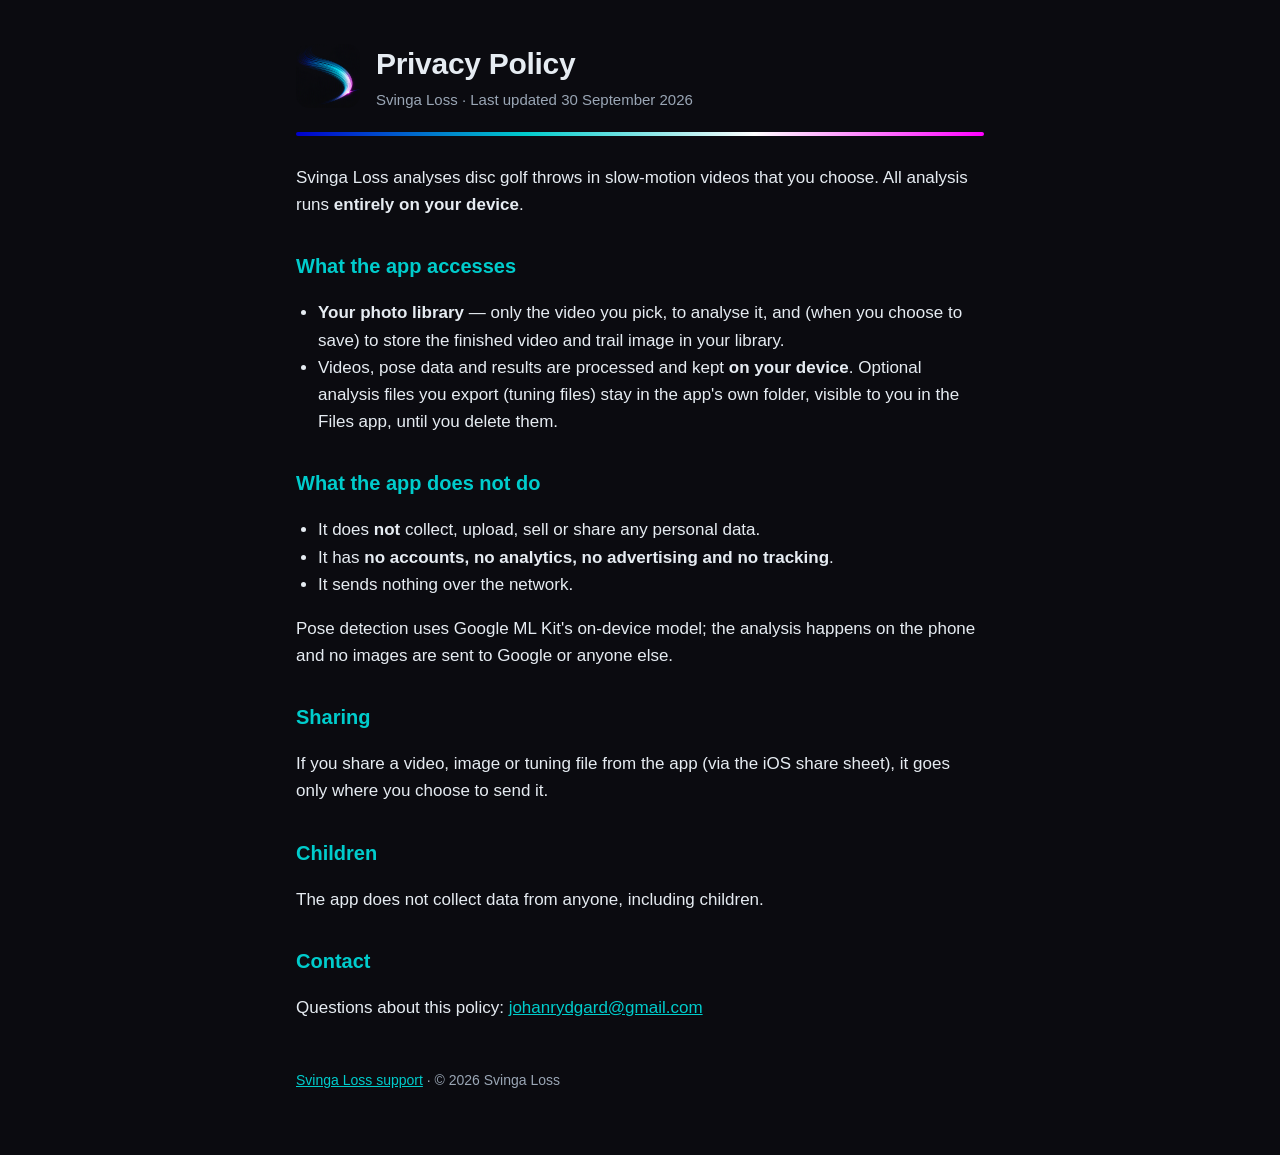
==== privacy/index.html @ aa979ec0 "Svinga Loss support and privacy pages" ====
<!doctype html>
<html lang="en">
<head>
  <meta charset="utf-8">
  <meta name="viewport" content="width=device-width, initial-scale=1">
  <title>Svinga Loss — Privacy Policy</title>
  <meta name="description" content="Privacy policy for the Svinga Loss app.">
  <link rel="icon" href="../favicon.png">
  <link rel="apple-touch-icon" href="../apple-touch-icon.png">
  <link rel="stylesheet" href="../style.css">
</head>
<body>
<main>
  <header>
    <img src="../icon.png" alt="Svinga Loss app icon">
    <div>
      <h1>Privacy Policy</h1>
      <div class="muted">Svinga Loss · Last updated 30 September 2026</div>
    </div>
  </header>
  <div class="bar"></div>

  <p>Svinga Loss analyses disc golf throws in slow-motion videos that you
  choose. All analysis runs <b>entirely on your device</b>.</p>

  <h2>What the app accesses</h2>
  <ul>
    <li><b>Your photo library</b> — only the video you pick, to analyse it, and
      (when you choose to save) to store the finished video and trail image in
      your library.</li>
    <li>Videos, pose data and results are processed and kept <b>on your
      device</b>. Optional analysis files you export (tuning files) stay in the
      app's own folder, visible to you in the Files app, until you delete
      them.</li>
  </ul>

  <h2>What the app does not do</h2>
  <ul>
    <li>It does <b>not</b> collect, upload, sell or share any personal data.</li>
    <li>It has <b>no accounts, no analytics, no advertising and no tracking</b>.</li>
    <li>It sends nothing over the network.</li>
  </ul>
  <p>Pose detection uses Google ML Kit's on-device model; the analysis happens
  on the phone and no images are sent to Google or anyone else.</p>

  <h2>Sharing</h2>
  <p>If you share a video, image or tuning file from the app (via the iOS share
  sheet), it goes only where you choose to send it.</p>

  <h2>Children</h2>
  <p>The app does not collect data from anyone, including children.</p>

  <h2>Contact</h2>
  <p>Questions about this policy:
  <a href="mailto:johanrydgard@gmail.com">johanrydgard@gmail.com</a></p>

  <footer><a href="../">Svinga Loss support</a> · © 2026 Svinga Loss</footer>
</main>
</body>
</html>
---- style.css ----
:root {
  --bg: #0b0b10; --surface: #151823; --text: #e6ecf2; --muted: #9aa6b5;
  --cyan: #00cccc; --blue: #0066cc; --magenta: #ff00ff; --pink: #ff80ff;
}
* { box-sizing: border-box; }
html, body { margin: 0; background: var(--bg); color: var(--text); }
body {
  font-family: -apple-system, BlinkMacSystemFont, "Segoe UI", Roboto, Helvetica, Arial, sans-serif;
  line-height: 1.6; font-size: 17px;
}
main { max-width: 720px; margin: 0 auto; padding: 40px 16px 64px; }
header { display: flex; align-items: center; gap: 16px; margin-bottom: 8px; }
header img { width: 64px; height: 64px; border-radius: 14px; }
h1 { font-size: 30px; margin: 0; letter-spacing: -0.01em; }
h2 { font-size: 20px; margin: 32px 0 8px; color: var(--cyan); }
p, li { color: var(--text); }
.muted { color: var(--muted); font-size: 15px; }
a { color: var(--cyan); }
a:hover { color: var(--pink); }
.bar { height: 4px; border-radius: 2px; margin: 20px 0 28px;
  background: linear-gradient(90deg, #0000cc, var(--blue), var(--cyan), #80e6e6, #ffffff, var(--pink), var(--magenta)); }
.card { background: var(--surface); border-radius: 14px; padding: 16px 20px; margin: 16px 0; }
ul { padding-left: 22px; }
footer { margin-top: 48px; color: var(--muted); font-size: 14px; }
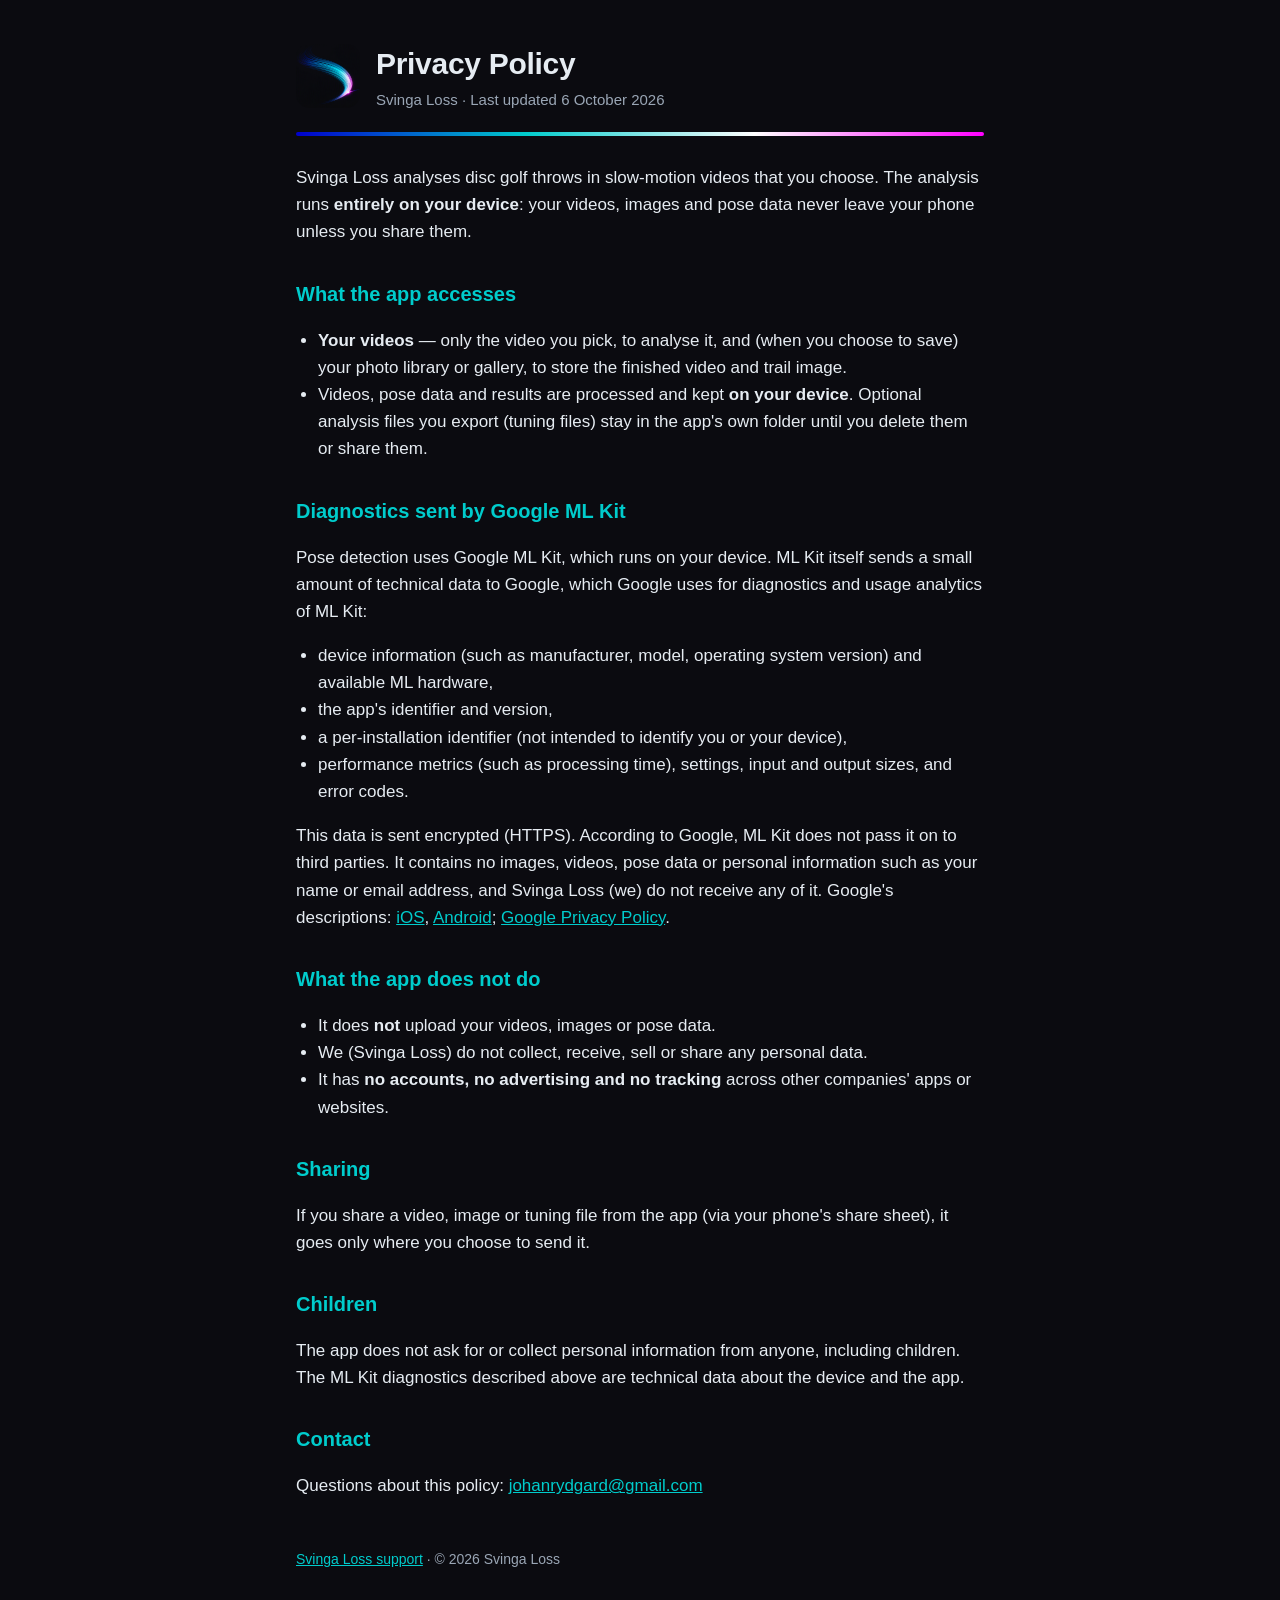
==== commit de0d85ea: "Privacy policy: disclose Google ML Kit diagnostics Co-Authored-By: Claude Opus 5.5 <noreply@anthropi" ====
--- a/privacy/index.html
+++ b/privacy/index.html
@@ -15,40 +15,63 @@
     <img src="../icon.png" alt="Svinga Loss app icon">
     <div>
       <h1>Privacy Policy</h1>
-      <div class="muted">Svinga Loss · Last updated 30 September 2026</div>
+      <div class="muted">Svinga Loss · Last updated 6 October 2026</div>
     </div>
   </header>
   <div class="bar"></div>
 
   <p>Svinga Loss analyses disc golf throws in slow-motion videos that you
-  choose. All analysis runs <b>entirely on your device</b>.</p>
+  choose. The analysis runs <b>entirely on your device</b>: your videos,
+  images and pose data never leave your phone unless you share them.</p>
 
   <h2>What the app accesses</h2>
   <ul>
-    <li><b>Your photo library</b> — only the video you pick, to analyse it, and
-      (when you choose to save) to store the finished video and trail image in
-      your library.</li>
+    <li><b>Your videos</b> — only the video you pick, to analyse it, and
+      (when you choose to save) your photo library or gallery, to store the
+      finished video and trail image.</li>
     <li>Videos, pose data and results are processed and kept <b>on your
       device</b>. Optional analysis files you export (tuning files) stay in the
-      app's own folder, visible to you in the Files app, until you delete
-      them.</li>
+      app's own folder until you delete them or share them.</li>
   </ul>
+
+  <h2>Diagnostics sent by Google ML Kit</h2>
+  <p>Pose detection uses Google ML Kit, which runs on your device. ML Kit
+  itself sends a small amount of technical data to Google, which Google uses
+  for diagnostics and usage analytics of ML Kit:</p>
+  <ul>
+    <li>device information (such as manufacturer, model, operating system
+      version) and available ML hardware,</li>
+    <li>the app's identifier and version,</li>
+    <li>a per-installation identifier (not intended to identify you or your
+      device),</li>
+    <li>performance metrics (such as processing time), settings, input and
+      output sizes, and error codes.</li>
+  </ul>
+  <p>This data is sent encrypted (HTTPS). According to Google, ML Kit does not
+  pass it on to third parties. It contains no images, videos, pose data or
+  personal information such as your name or email address, and Svinga Loss
+  (we) do not receive any of it. Google's descriptions:
+  <a href="https://developers.google.com/ml-kit/ios-data-disclosure">iOS</a>,
+  <a href="https://developers.google.com/ml-kit/android-data-disclosure">Android</a>;
+  <a href="https://policies.google.com/privacy">Google Privacy Policy</a>.</p>
 
   <h2>What the app does not do</h2>
   <ul>
-    <li>It does <b>not</b> collect, upload, sell or share any personal data.</li>
-    <li>It has <b>no accounts, no analytics, no advertising and no tracking</b>.</li>
-    <li>It sends nothing over the network.</li>
+    <li>It does <b>not</b> upload your videos, images or pose data.</li>
+    <li>We (Svinga Loss) do not collect, receive, sell or share any personal
+      data.</li>
+    <li>It has <b>no accounts, no advertising and no tracking</b> across
+      other companies' apps or websites.</li>
   </ul>
-  <p>Pose detection uses Google ML Kit's on-device model; the analysis happens
-  on the phone and no images are sent to Google or anyone else.</p>
 
   <h2>Sharing</h2>
-  <p>If you share a video, image or tuning file from the app (via the iOS share
-  sheet), it goes only where you choose to send it.</p>
+  <p>If you share a video, image or tuning file from the app (via your phone's
+  share sheet), it goes only where you choose to send it.</p>
 
   <h2>Children</h2>
-  <p>The app does not collect data from anyone, including children.</p>
+  <p>The app does not ask for or collect personal information from anyone,
+  including children. The ML Kit diagnostics described above are technical
+  data about the device and the app.</p>
 
   <h2>Contact</h2>
   <p>Questions about this policy:
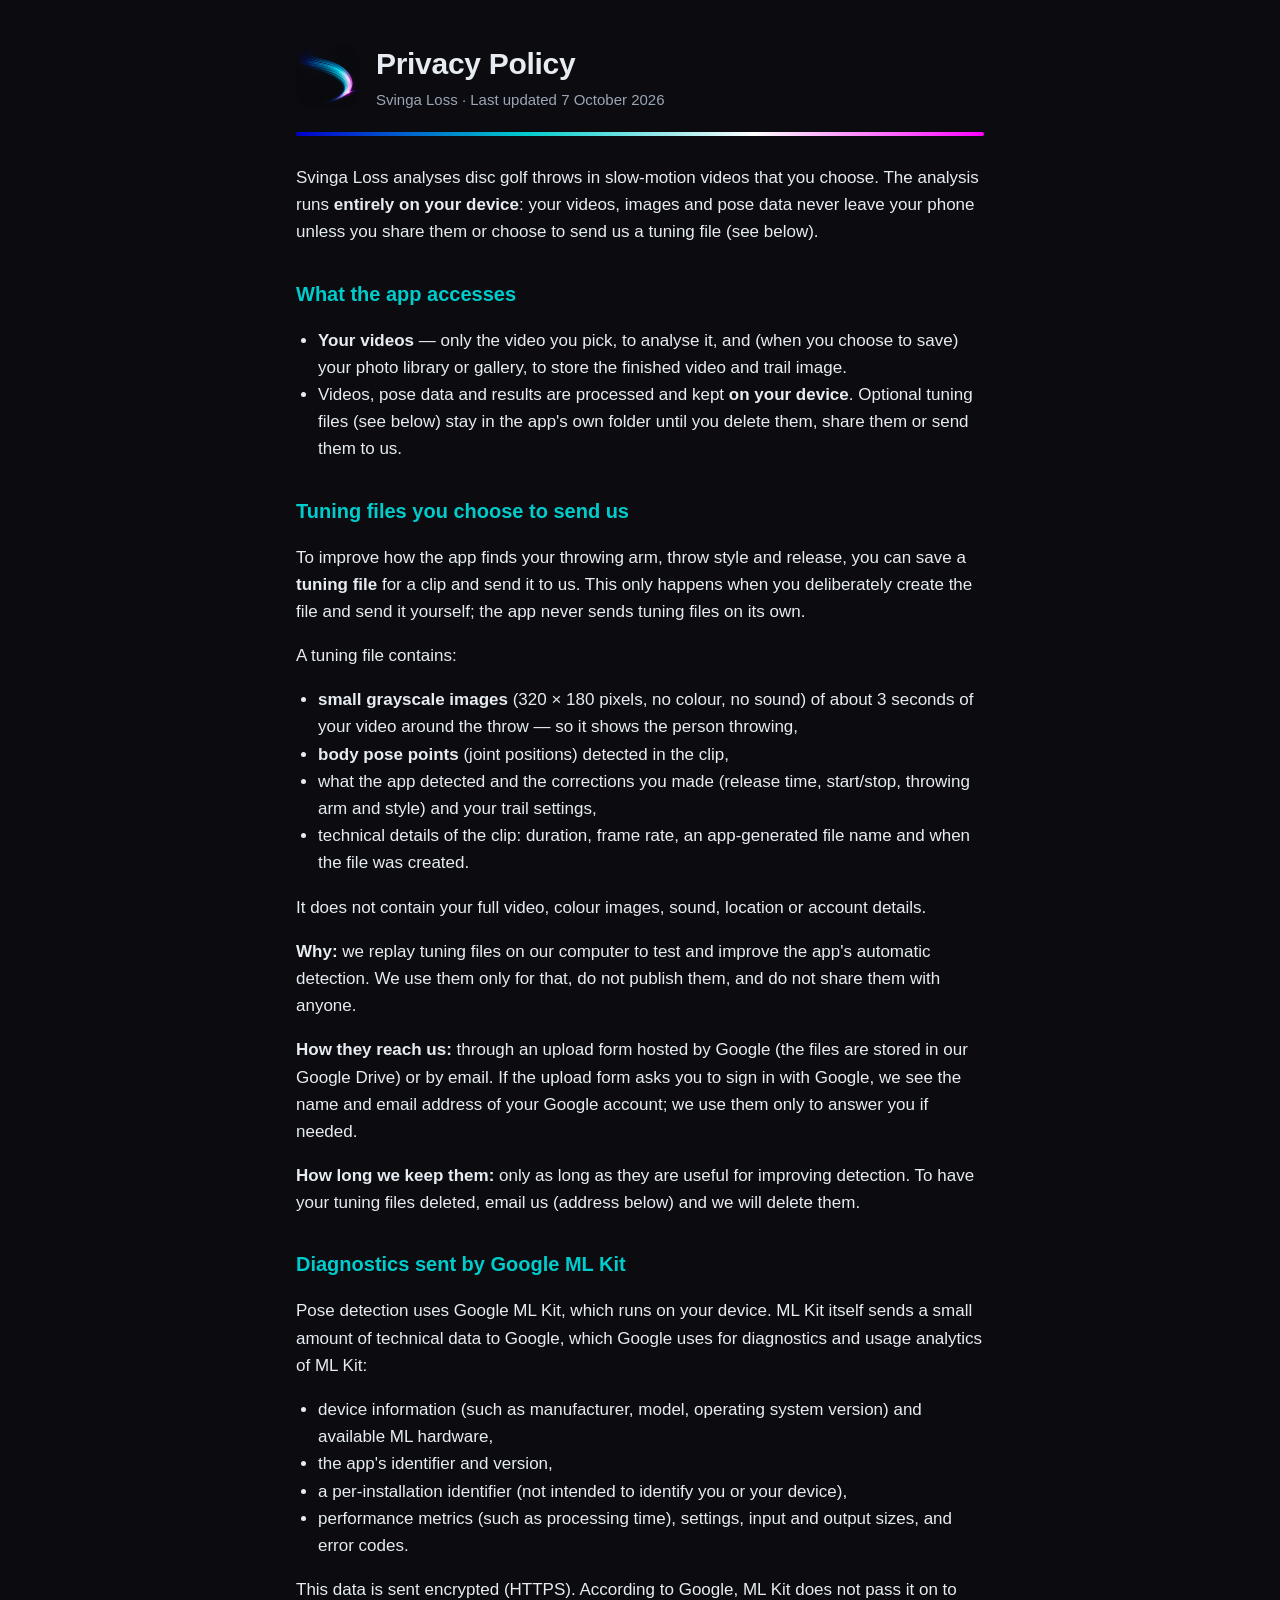
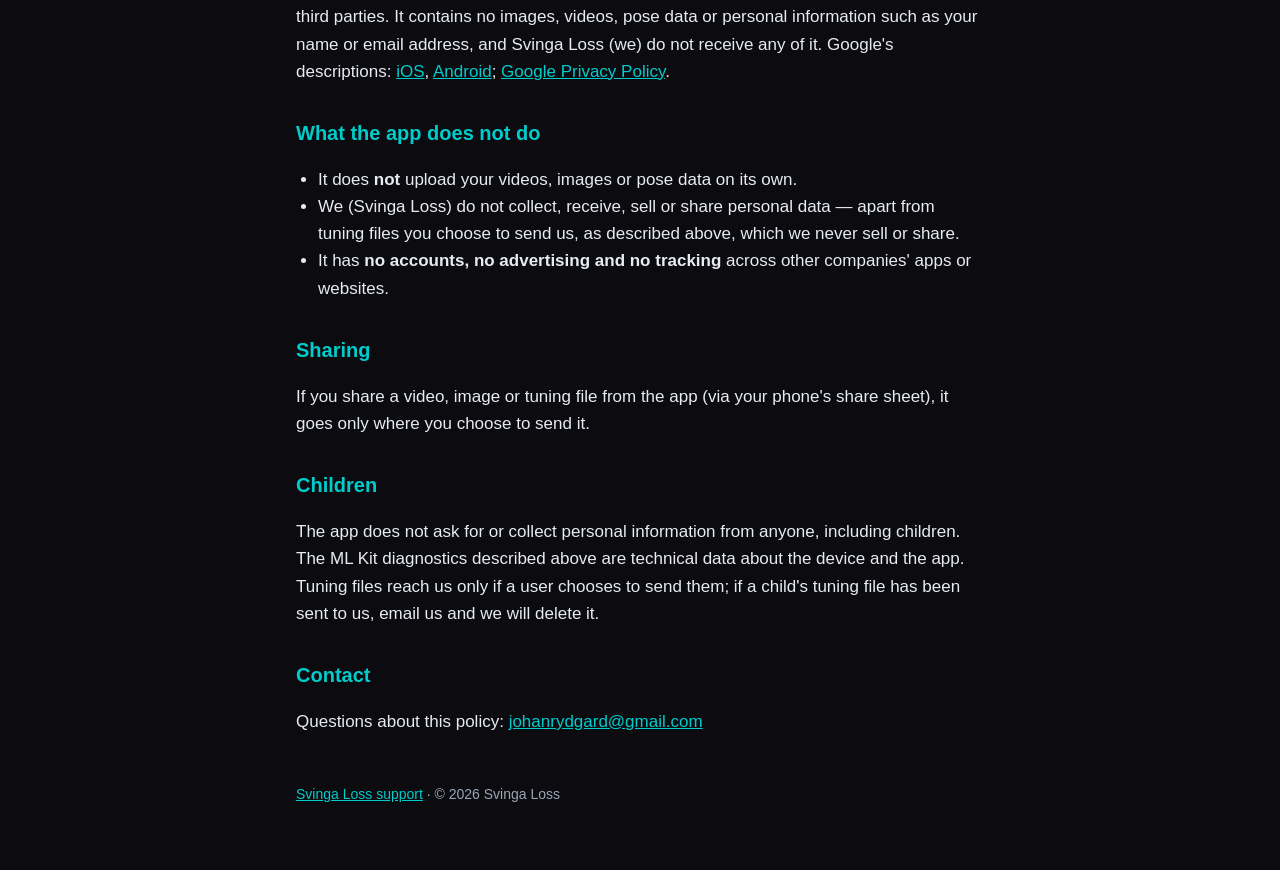
==== commit 2cad81b5: "Privacy policy: tuning files users choose to send (contents, purpose, retention) Co-Authored-By: Cla" ====
--- a/privacy/index.html
+++ b/privacy/index.html
@@ -15,14 +15,15 @@
     <img src="../icon.png" alt="Svinga Loss app icon">
     <div>
       <h1>Privacy Policy</h1>
-      <div class="muted">Svinga Loss · Last updated 6 October 2026</div>
+      <div class="muted">Svinga Loss · Last updated 7 October 2026</div>
     </div>
   </header>
   <div class="bar"></div>
 
   <p>Svinga Loss analyses disc golf throws in slow-motion videos that you
   choose. The analysis runs <b>entirely on your device</b>: your videos,
-  images and pose data never leave your phone unless you share them.</p>
+  images and pose data never leave your phone unless you share them or
+  choose to send us a tuning file (see below).</p>
 
   <h2>What the app accesses</h2>
   <ul>
@@ -30,9 +31,38 @@
       (when you choose to save) your photo library or gallery, to store the
       finished video and trail image.</li>
     <li>Videos, pose data and results are processed and kept <b>on your
-      device</b>. Optional analysis files you export (tuning files) stay in the
-      app's own folder until you delete them or share them.</li>
+      device</b>. Optional tuning files (see below) stay in the app's own
+      folder until you delete them, share them or send them to us.</li>
   </ul>
+
+  <h2>Tuning files you choose to send us</h2>
+  <p>To improve how the app finds your throwing arm, throw style and release,
+  you can save a <b>tuning file</b> for a clip and send it to us. This only
+  happens when you deliberately create the file and send it yourself; the app
+  never sends tuning files on its own.</p>
+  <p>A tuning file contains:</p>
+  <ul>
+    <li><b>small grayscale images</b> (320 × 180 pixels, no colour, no sound)
+      of about 3 seconds of your video around the throw — so it shows the
+      person throwing,</li>
+    <li><b>body pose points</b> (joint positions) detected in the clip,</li>
+    <li>what the app detected and the corrections you made (release time,
+      start/stop, throwing arm and style) and your trail settings,</li>
+    <li>technical details of the clip: duration, frame rate, an
+      app-generated file name and when the file was created.</li>
+  </ul>
+  <p>It does not contain your full video, colour images, sound, location or
+  account details.</p>
+  <p><b>Why:</b> we replay tuning files on our computer to test and improve
+  the app's automatic detection. We use them only for that, do not publish
+  them, and do not share them with anyone.</p>
+  <p><b>How they reach us:</b> through an upload form hosted by Google (the
+  files are stored in our Google Drive) or by email. If the upload form asks
+  you to sign in with Google, we see the name and email address of your
+  Google account; we use them only to answer you if needed.</p>
+  <p><b>How long we keep them:</b> only as long as they are useful for
+  improving detection. To have your tuning files deleted, email us (address
+  below) and we will delete them.</p>
 
   <h2>Diagnostics sent by Google ML Kit</h2>
   <p>Pose detection uses Google ML Kit, which runs on your device. ML Kit
@@ -57,9 +87,11 @@
 
   <h2>What the app does not do</h2>
   <ul>
-    <li>It does <b>not</b> upload your videos, images or pose data.</li>
-    <li>We (Svinga Loss) do not collect, receive, sell or share any personal
-      data.</li>
+    <li>It does <b>not</b> upload your videos, images or pose data on its
+      own.</li>
+    <li>We (Svinga Loss) do not collect, receive, sell or share personal
+      data — apart from tuning files you choose to send us, as described
+      above, which we never sell or share.</li>
     <li>It has <b>no accounts, no advertising and no tracking</b> across
       other companies' apps or websites.</li>
   </ul>
@@ -71,7 +103,9 @@
   <h2>Children</h2>
   <p>The app does not ask for or collect personal information from anyone,
   including children. The ML Kit diagnostics described above are technical
-  data about the device and the app.</p>
+  data about the device and the app. Tuning files reach us only if a user
+  chooses to send them; if a child's tuning file has been sent to us, email us
+  and we will delete it.</p>
 
   <h2>Contact</h2>
   <p>Questions about this policy:
